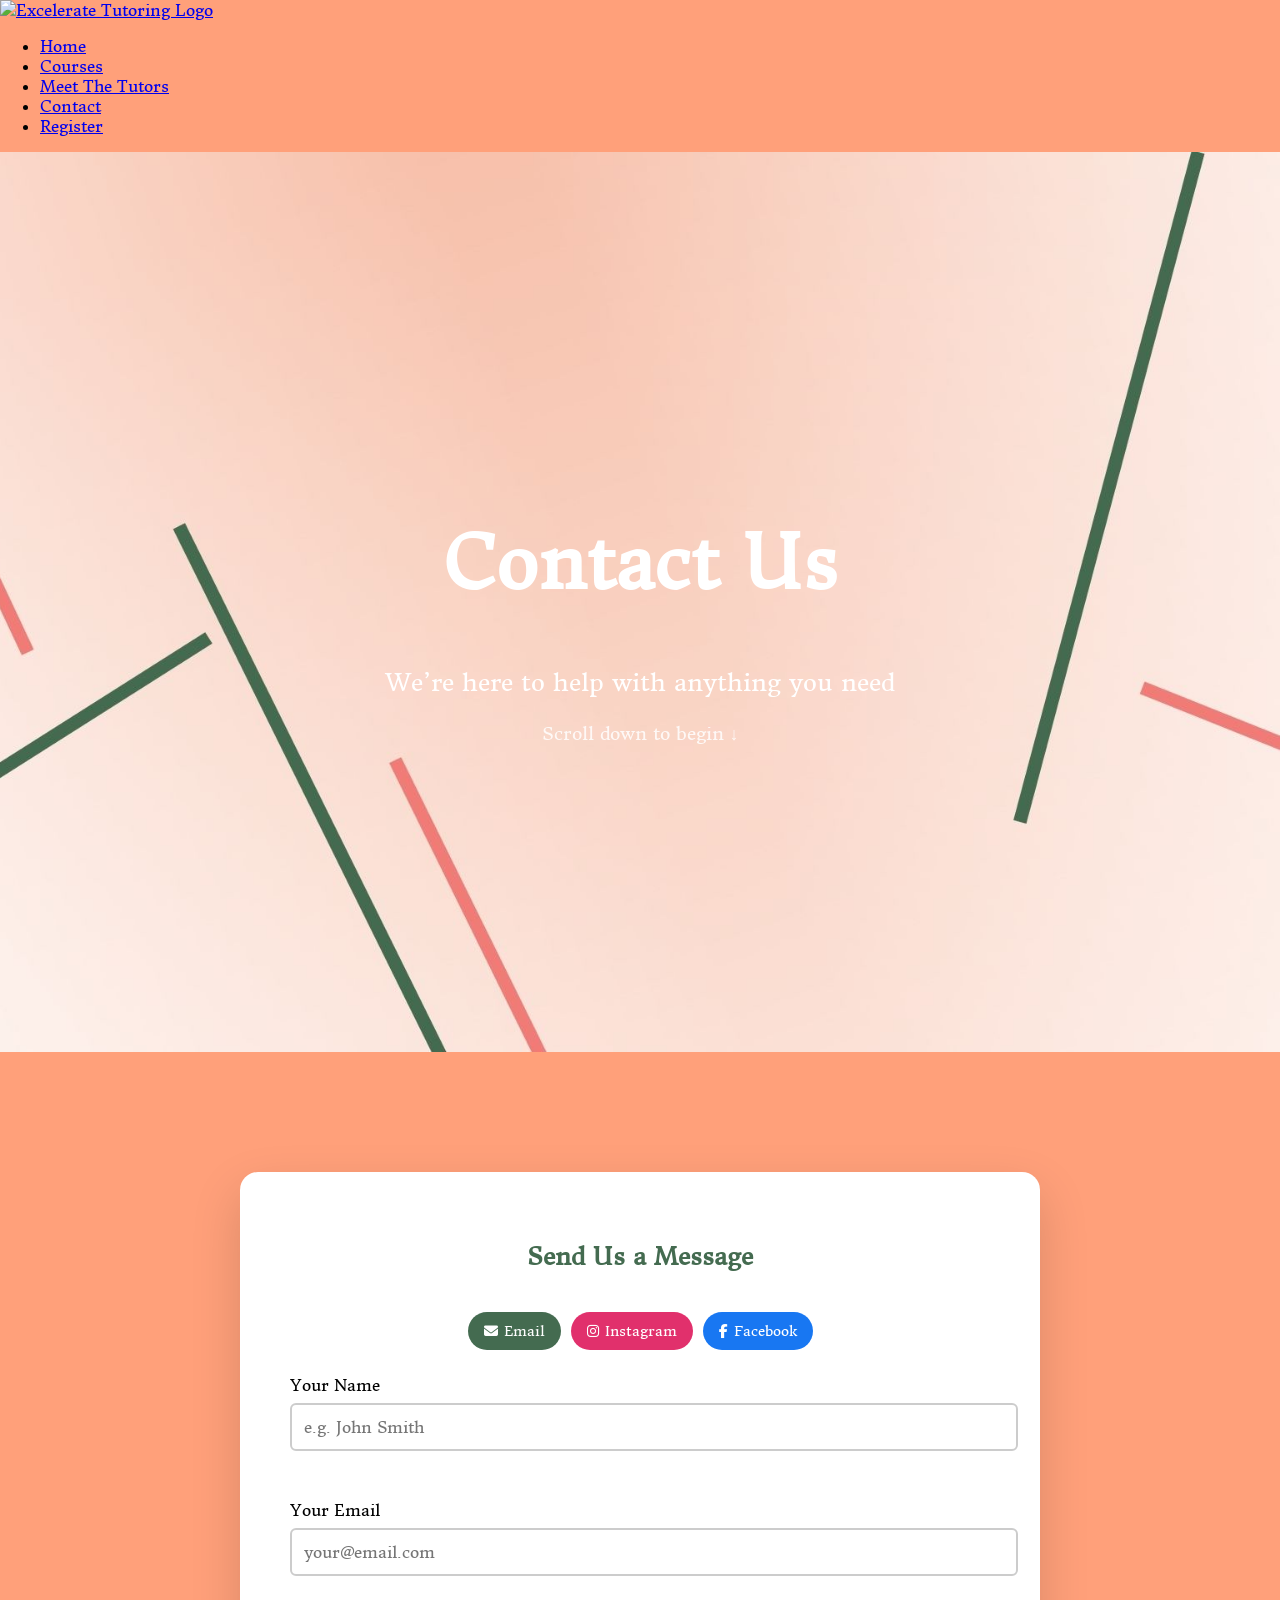
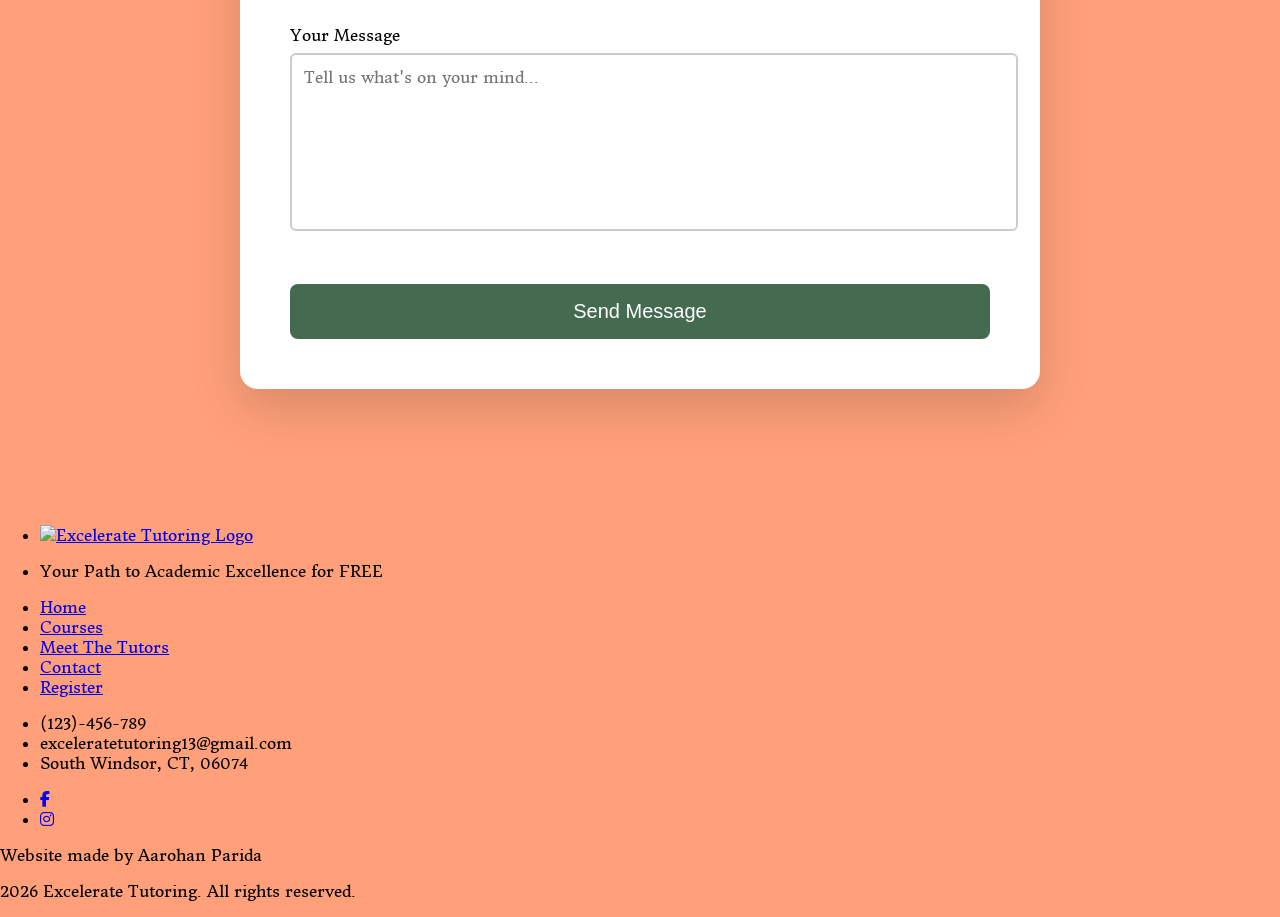
==== contact.html @ 39ef29ce "Rename Accelerate Tutoring/contact.html to contact.html" ====
<!DOCTYPE html>
<html lang="en">
<head>
    <meta charset="UTF-8">
    <title>Contact | Excelerate Tutoring</title>
    <meta name="viewport" content="width=device-width, initial-scale=1.0">

    <link rel="stylesheet" href="home.css">
    <link rel="stylesheet" href="contact.css">
    <link rel="stylesheet" href="https://cdnjs.cloudflare.com/ajax/libs/font-awesome/6.5.0/css/all.min.css">
    <script src="https://code.jquery.com/jquery-3.7.1.min.js"></script>
</head>

<body>

<!-- NAVBAR (EXACT HOMEPAGE VERSION) -->
<nav class="navbar">
    <div class="max-width">
        <div class="logo">
            <a href="index.html"><img src="logo.png" alt="Excelerate Tutoring Logo"></a>
        </div>
        <ul class="menu">
            <li><a href="index.html">Home</a></li>
            <li><a href="courses.html">Courses</a></li>
            <li><a href="tutors.html">Meet The Tutors</a></li>
            <li class="active"><a href="contact.html">Contact</a></li>
            <li><a href="register.html">Register</a></li>
        </ul>
    </div>
</nav>

<!-- HERO -->
<section class="contact-hero">
    <div class="overlay"></div>
    <div class="hero-content">
        <h1>Contact Us</h1>
        <p>We’re here to help with anything you need</p>
        <div class="scroll-hint">Scroll down to begin ↓</div>
    </div>
</section>

<!-- CONTACT FORM -->
<section class="contact-section">
    <div class="form-card">
        <h2>Send Us a Message</h2>

        <div class="quick-contact">
            <a href="mailto:exceleratetutoring13@gmail.com" class="qc-btn email">
                <i class="fas fa-envelope"></i> Email
            </a>
            <a href="https://www.instagram.com/exceleratetutoring" target="_blank" class="qc-btn instagram">
                <i class="fab fa-instagram"></i> Instagram
            </a>
            <a href="https://www.facebook.com/profile.php?id=61587083892737" target="_blank" class="qc-btn facebook">
                <i class="fab fa-facebook-f"></i> Facebook
            </a>
        </div>

        <form id="contactForm" action="https://api.web3forms.com/submit" method="POST" novalidate>
            <input type="hidden" name="access_key" value="08608db3-9cfb-42b7-af5b-f369803334d9">

            <div class="field">
                <label for="contactName">Your Name</label>
                <input type="text" id="contactName" name="name" placeholder="e.g. John Smith" required>
                <p class="error" id="nameError" aria-live="polite"></p>
            </div>

            <div class="field">
                <label for="contactEmail">Your Email</label>
                <input type="email" id="contactEmail" name="email" placeholder="your@email.com" required>
                <p class="error" id="emailError" aria-live="polite"></p>
            </div>

            <div class="field">
                <label for="contactMessage">Your Message</label>
                <textarea id="contactMessage" name="message" placeholder="Tell us what's on your mind..." required></textarea>
                <p class="error" id="messageError" aria-live="polite"></p>
            </div>

            <button type="submit" class="submit-btn" id="submitBtn">Send Message</button>
        </form>
    </div>
</section>

<!-- POPUP -->
<div id="contact-popup" class="popup">
    <div class="popup-content">
        <span id="popup-close">&times;</span>
        <p>Your message has been sent! We’ll get back to you soon.</p>
    </div>
</div>

<!-- FOOTER -->
<div class="footer">
    <div class="row">
        <div class="col">
            <ul>
                <li>
                    <div class="logo">
                        <a href="index.html"><img src="logo.png" alt="Excelerate Tutoring Logo"></a>
                    </div>
                </li>
                <li>
                    <p>Your Path to Academic Excellence for FREE</p>
                </li>
            </ul>
        </div>

        <div class="col">
            <ul>
                <li><a href="index.html">Home</a></li>
                <li><a href="courses.html">Courses</a></li>
                <li><a href="tutors.html">Meet The Tutors</a></li>
                <li><a href="contact.html">Contact</a></li>
                <li><a href="register.html">Register</a></li>
            </ul>
        </div>

        <div class="col">
            <ul>
                <li>(123)-456-789</li>
                <li>exceleratetutoring13@gmail.com</li>
                <li>South Windsor, CT, 06074</li>
            </ul>
        </div>

        <div class="col">
            <ul>
                <li><a href="https://www.facebook.com/profile.php?id=61587083892737"><i class="fab fa-facebook-f"></i></a></li>
                <li><a href="https://www.instagram.com/exceleratetutoring"><i class="fab fa-instagram"></i></a></li>
            </ul>
        </div>
    </div>

    <p>Website made by Aarohan Parida</p>
    <p>2026 Excelerate Tutoring. All rights reserved.</p>
</div>

<script src="contact.js"></script>
</body>
</html>
---- contact.css ----
@import url('https://fonts.googleapis.com/css2?family=Donegal+One&display=swap');

body {
    background-color: lightsalmon;
    font-family: 'Donegal One', cursive;
    margin: 0;
    padding: 0;
}

/* ================= NAVBAR (EXACT HOMEPAGE VERSION) ================= */


/* ================= HERO ================= */

.contact-hero {
    height: 100vh;
    background: url("background-contact.jpg") center / cover no-repeat;
    position: relative;
    display: flex;
    align-items: center;
    justify-content: center;
}



.hero-content {
    position: relative;
    text-align: center;
    color: #fff;
    z-index: 2;
}

.hero-content h1 {
    font-size: 72px;
}

.hero-content p {
    font-size: 24px;
    margin-top: 10px;
}

.scroll-hint {
    margin-top: 20px;
    font-size: 18px;
    color: #fff;
    opacity: 0.85;
    animation: hintFloat 2s ease-in-out infinite;
}

@keyframes hintFloat {
    0%, 100% { transform: translateY(0); }
    50% { transform: translateY(6px); }
}

/* ================= FORM ================= */

.contact-section {
    padding: 120px 20px;
    display: flex;
    justify-content: center;
}

.form-card {
    background: #fff;
    padding: 50px;
    border-radius: 18px;
    max-width: 700px;
    width: 100%;
    box-shadow: 0 20px 50px rgba(0,0,0,0.15);
}

.form-card h2 {
    text-align: center;
    margin-bottom: 40px;
    color: #446B50;
}

/* Quick contact buttons */
.quick-contact {
    display: flex;
    flex-wrap: wrap;
    gap: 10px;
    justify-content: center;
    margin-bottom: 25px;
}

.qc-btn {
    display: inline-flex;
    align-items: center;
    gap: 6px;
    padding: 10px 16px;
    border-radius: 999px;
    font-size: 14px;
    text-decoration: none;
    color: #fff;
    transition: transform 0.2s ease, box-shadow 0.2s ease, opacity 0.2s ease;
}

.qc-btn.email { background: #446B50; }
.qc-btn.instagram { background: #E1306C; }
.qc-btn.facebook { background: #1877F2; }

.qc-btn:hover {
    transform: translateY(-2px);
    box-shadow: 0 8px 18px rgba(0,0,0,0.18);
    opacity: 0.9;
}

.field {
    margin-bottom: 25px;
}

.field label {
    display: block;
    margin-bottom: 8px;
    font-size: 16px;
}

.field input,
.field textarea {
    width: 100%;
    padding: 12px;
    border-radius: 6px;
    border: 2px solid #ccc;
    font-size: 16px;
    font-family: 'Donegal One', cursive;
}

.field input:focus,
.field textarea:focus {
    outline: none;
    border-color: #446B50;
    box-shadow: 0 0 0 3px rgba(68, 107, 80, 0.1);
}

textarea {
    height: 150px;
    resize: none;
}

.error {
    color: #b00020;
    font-size: 14px;
    margin-top: 6px;
    min-height: 18px;
}

.submit-btn:disabled {
    background: #ccc;
    cursor: not-allowed;
    opacity: 0.7;
}

.submit-btn.loading {
    position: relative;
    color: transparent;
}

.submit-btn.loading::after {
    content: '';
    position: absolute;
    width: 16px;
    height: 16px;
    top: 50%;
    left: 50%;
    margin-left: -8px;
    margin-top: -8px;
    border: 2px solid rgba(255, 255, 255, 0.3);
    border-radius: 50%;
    border-top-color: #fff;
    animation: spin 0.8s linear infinite;
}

@keyframes spin {
    to { transform: rotate(360deg); }
}

.submit-btn {
    width: 100%;
    padding: 16px;
    background: #446B50;
    color: #fff;
    font-size: 20px;
    border: none;
    border-radius: 8px;
    cursor: pointer;
}

.submit-btn:hover {
    background: #64A587;
}

/* ================= POPUP ================= */

.popup {
    display: none;
    position: fixed;
    top: 0;
    left: 0;
    width: 100%;
    height: 100%;
    background-color: rgba(0,0,0,0.5);
    z-index: 100000;
    justify-content: center;
    align-items: center;
}

.popup-content {
    background-color: #fff;
    padding: 40px;
    border-radius: 12px;
    max-width: 500px;
    width: 90%;
    text-align: center;
    position: relative;
}

#popup-close {
    position: absolute;
    top: 10px;
    right: 20px;
    font-size: 28px;
    cursor: pointer;
    color: #446B50;
}
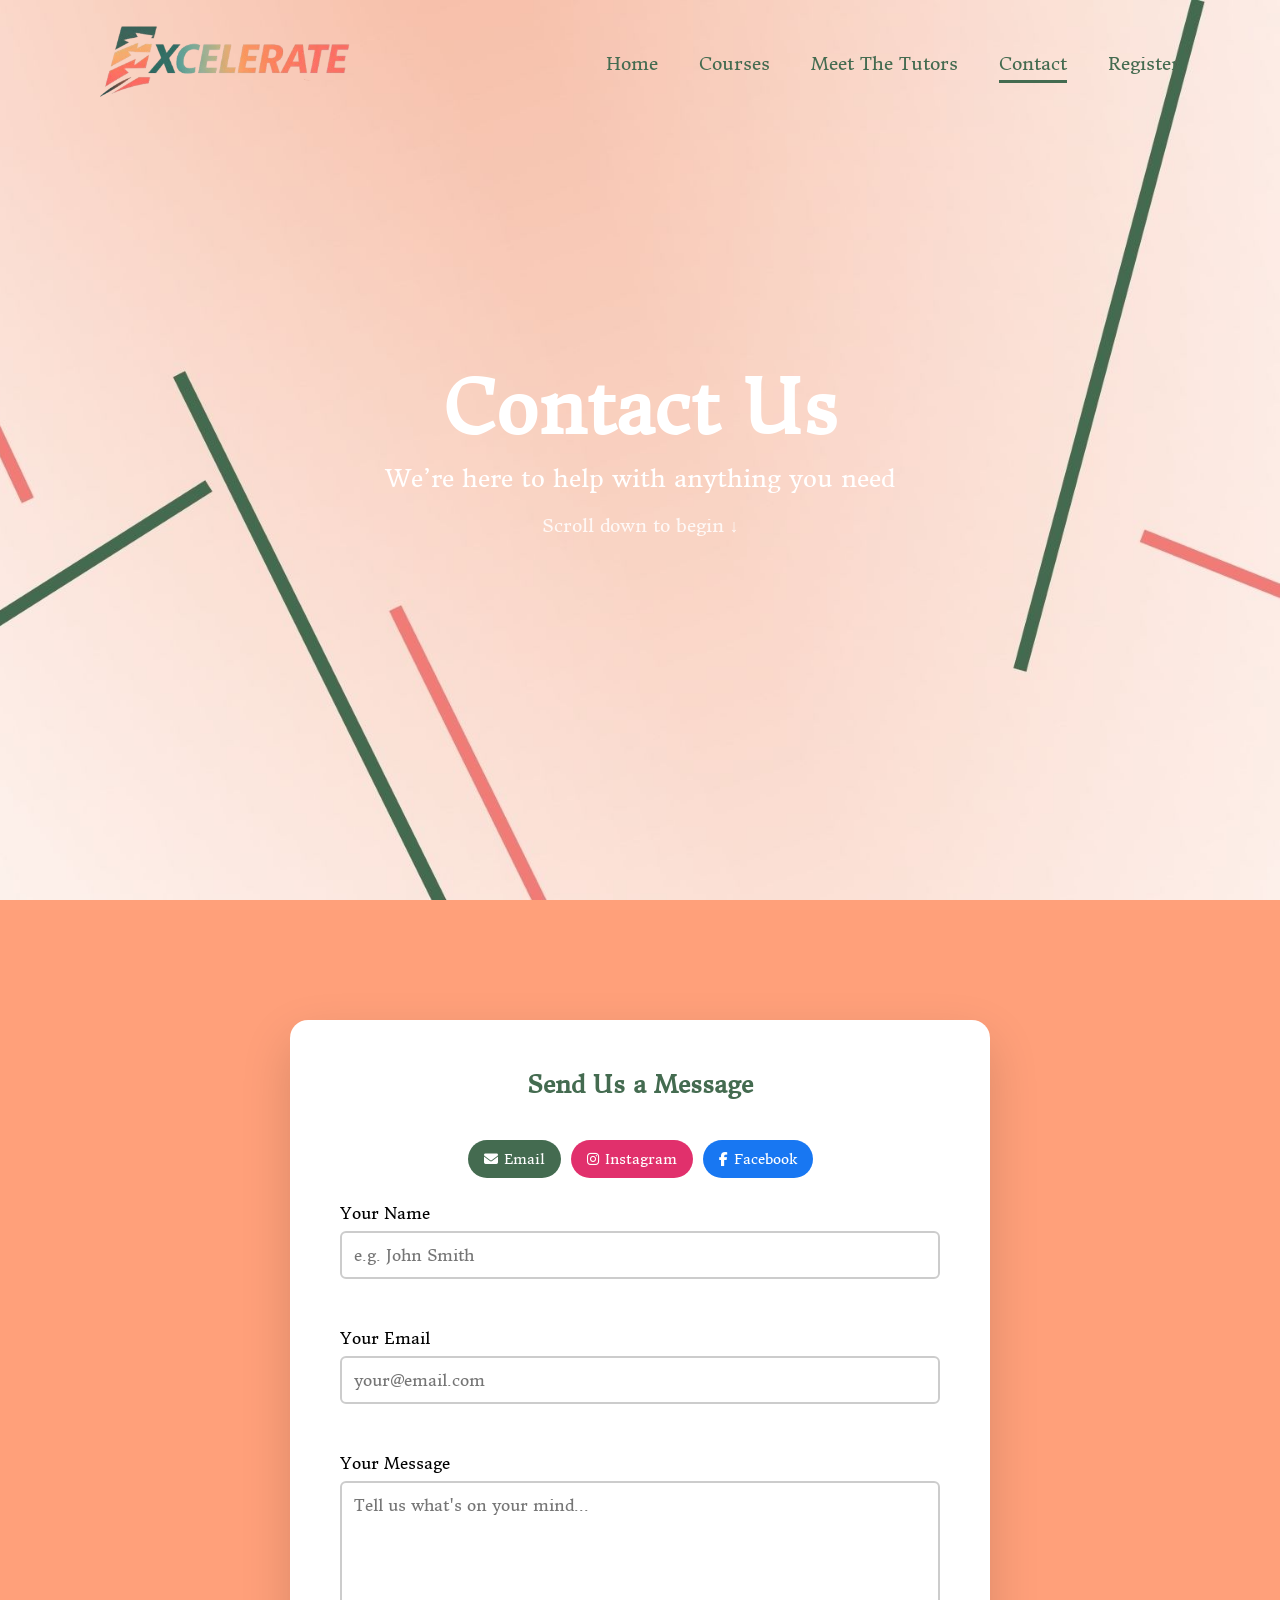
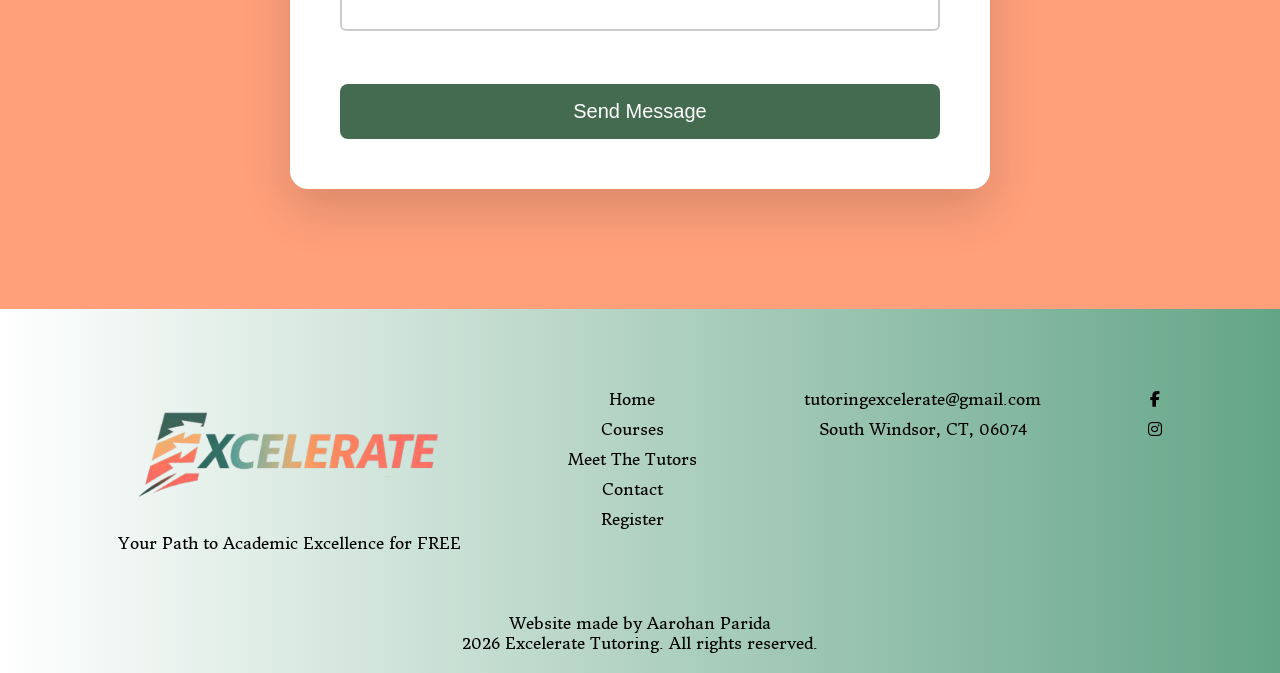
==== commit c88608e9: "Update contact.html" ====
--- a/contact.html
+++ b/contact.html
@@ -118,8 +118,7 @@
 
         <div class="col">
             <ul>
-                <li>(123)-456-789</li>
-                <li>exceleratetutoring13@gmail.com</li>
+                <li>tutoringexcelerate@gmail.com</li>
                 <li>South Windsor, CT, 06074</li>
             </ul>
         </div>
--- a/home.css
+++ b/home.css
@@ -0,0 +1,589 @@
+@import url('https://fonts.googleapis.com/css2?family=Donegal+One&display=swap');
+*{
+    margin: 0;
+    padding: 0;
+    box-sizing: border-box;
+    scroll-behavior: smooth;
+}
+
+body {
+    background-color: #446B50;
+}
+
+.max-width {
+    max-width: 1300px;
+    padding: 0 80px;
+    margin: auto;
+}
+
+.navbar{
+    position: fixed;
+    top: 15px;
+    left: 50%;
+    width: calc(100% - 40px);
+    transform: translateX(-50%) translateY(0);
+
+    padding: 10px 0;
+    background: transparent;
+
+    transition:
+        transform 0.35s ease,
+        background-color 0.35s ease,
+        border-radius 0.35s ease,
+        box-shadow 0.35s ease,
+        padding 0.35s ease;
+
+    z-index: 10000;
+
+}
+
+.navbar.sticky{
+    padding: 10px 0;
+    top: 15px;
+    left: 50%;
+    transform: translateX(-50%);
+    width: calc(100% - 40px);
+    background: #fff;
+    border-radius: 18px;
+    padding: 8px 0;
+    box-shadow: 0 12px 30px rgba(0, 0, 0, 0.12);
+}
+
+.navbar .max-width {
+    display: flex;
+    align-items: center;
+    justify-content: space-between;
+}
+
+.navbar .menu li a {
+    position: relative;
+}
+
+.navbar .menu li a::after {
+    content: '';
+    position: absolute;
+    bottom: 0;
+    left: 0;
+    width: 0;
+    height: 2px;
+    background-color: #446B50;
+    transition: width 0.3s ease;
+}
+
+.navbar .menu li a:hover::after {
+    width: 100%;
+}
+
+.navbar .menu li.active a {
+    border-bottom: 3px solid #446B50;
+    padding-bottom: 5px;
+}
+
+.navbar .menu li {
+    list-style: none;
+    display: inline-block;
+}
+
+.navbar .logo img {
+    width: 250px;
+    height: auto;
+}
+
+.navbar .menu li a {
+    color: #446B50;
+    text-decoration: none;
+    font-size: 18px;
+    font-weight: 500;
+    margin-left: 25px;
+}
+
+.menu-btn {
+    color: #446B50;
+    font-size: 26px;
+    cursor: pointer;
+    display: none;
+    background: #fff;
+    width: 48px;
+    height: 48px;
+    border-radius: 50%;
+    align-items: center;
+    justify-content: center;
+    display: flex;
+}
+
+.navbar .menu {
+    list-style: none;
+    display: flex;
+    gap: 16px;
+    align-items: center;
+}
+
+.navbar .menu.active {
+    display: flex;
+    flex-direction: column;
+    position: absolute;
+    top: calc(100% + 8px);
+    right: 10px;
+    width: calc(100vw - 20px);
+    max-width: 320px;
+    background: #fff;
+    border-radius: 10px;
+    box-shadow: 0 10px 20px rgba(0,0,0,0.15);
+    padding: 12px;
+    z-index: 10001;
+}
+
+.navbar .menu.active li {
+    display: block;
+    margin: 8px 0;
+}
+
+.home {
+    display: flex;
+    background: url("background.jpg") no-repeat center;
+    height: 100vh;
+    background-size: cover;
+    background-attachment: fixed;
+    color: #ffffff;
+    min-height: 500px;
+    font-family: 'Donegal One', cursive;
+    
+}
+
+.home .max-width {
+    margin: auto 0 auto 40px;
+}
+
+.home .home-content .text-1 {
+    font-size: 57px;
+    font-weight: bold;
+    color: lightcoral;
+}
+
+.home .home-content .text-2 .logo-2 {
+    width: 500px;
+    height: auto;
+}
+
+.home .home-content .text-3 {
+    font-size: 20px;
+    margin: 10px 0;
+    color: #64A587;
+}
+
+.home .home-content .text-3 span {
+    font-size: 20px;
+    margin: 10px 0;
+    color: #446B50;
+}
+
+.home .home-content a {
+    display: inline-block;
+    padding: 12px 24px;
+    background-color: #446B50;
+    color: rgb(236, 126, 110);
+    text-decoration: none;
+    border-radius: 8px;
+    font-size: 28px;
+    font-weight: bold;
+    transition: background-color 0.3s ease;
+    border-bottom-left-radius: 0px;
+    transition: border-bottom-left-radius 0.3s ease;
+}
+
+.home .home-content a:hover {
+    background-color: #64A587;
+    color: #fff;
+    border-bottom-left-radius: 8px;
+}
+
+.home .home-content a {
+    box-shadow: 0 10px 25px rgba(236, 126, 110, 0.35);
+    transition: all 0.3s ease;
+}
+
+.home .home-content a:hover {
+    transform: translateY(-2px);
+}
+
+html, body {
+    overflow-x: hidden;
+}
+
+.home {
+    position: relative;
+    height: 100vh;
+    overflow: hidden;
+}
+
+.home {
+    background: url("background.jpg") center / cover no-repeat;
+}
+
+.hero-graphic {
+    position: absolute;
+    top: 0;
+    left: 0;
+    width: 100%;
+    height: 120%;
+    object-fit: cover;
+    z-index: 1;
+    pointer-events: none;
+    transform: translateY(0);
+}
+
+.home .max-width {
+    position: relative;
+    z-index: 3;
+}
+
+.home-content,
+.graphic {
+    will-change: transform, opacity;
+}
+
+.about {
+    padding: 100px 0;
+    background-color: #010101;
+    color: lightsalmon;
+    font-family: 'Donegal One', cursive;
+}
+
+.about .max-width {
+    display: flex;
+    justify-content: center;
+    align-items: center;
+}
+
+.about-content {
+    max-width: 900px;
+    text-align: center;
+    animation: fadeUp 1s ease forwards;
+}
+
+.about-content .text-1 {
+    font-size: 42px;
+    font-weight: bold;
+    color: lightcoral;
+    margin-bottom: 20px;
+}
+
+.about-content p {
+    font-size: 20px;
+    line-height: 1.7;
+    color: lightsalmon;
+    margin-bottom: 30px;
+}
+
+.about-content .btn {
+    display: inline-block;
+    padding: 12px 28px;
+    background-color: #446B50;
+    color: #ffffff;
+    font-size: 20px;
+    font-weight: bold;
+    text-decoration: none;
+    border-radius: 8px;
+    transition: all 0.3s ease;
+}
+
+.about-content .btn:hover {
+    background-color: palegoldenrod;
+    color: #333;
+}
+
+.stats {
+    padding: 60px 0 120px;
+    background-color: #446B50;
+    font-family: 'Donegal One', cursive;
+    text-align: center;
+    position: relative;
+    z-index: 5;
+}
+
+.stats-content {
+    display: flex;
+    justify-content: center;
+    gap: 80px;
+    flex-wrap: wrap;
+    color: lightcoral;
+    will-change: transform;
+    opacity: 0;
+    transition: opacity 0.25s linear;
+}
+
+.stats-content .number {
+    font-size: 100px;
+    font-weight: bold;
+    color: lightsalmon;
+    margin-bottom: 20px;
+}
+
+.stats-content .label {
+    font-size: 36px;
+    color: lightcoral;
+}
+.scroll-fade-up {
+    opacity: 0;
+    transform: translateY(60px);
+}
+
+.scroll-fade-up.show {
+    animation: fadeUp 0.9s ease-out forwards;
+}
+
+.about-btn {
+    display: inline-block;
+    margin-bottom: 100px;
+}
+
+.contact-cta {
+    padding: 200px 0;
+    padding-top: 200px;
+    background-color: #64A587;
+    background-image: none;
+    font-family: 'Donegal One', cursive;
+    text-align: center;
+    color: #ffffff;
+}
+
+
+/* generic parallax sections have fixed background and will be handled by JS */
+.parallax {
+    background-attachment: fixed;
+    background-size: cover;
+    background-position: center;
+}
+
+/* why section styling */
+.why {
+    padding: 120px 0;
+    background-color: #446B50;
+    background-image: none;
+    color: #fff;
+    text-align: center;
+    font-family: 'Donegal One', cursive;
+}
+
+.why .text-1 {
+    font-size: 42px;
+    margin-bottom: 40px;
+    color: lightcoral;
+}
+
+.why-grid {
+    display: grid;
+    grid-template-columns: repeat(auto-fit, minmax(250px, 1fr));
+    gap: 40px;
+    justify-items: center;
+    align-items: start;
+}
+
+.why-item i {
+    font-size: 48px;
+    margin-bottom: 16px;
+    color: #64A587;
+}
+
+.why-item h3 {
+    font-size: 24px;
+    margin-bottom: 12px;
+    color: lightcoral;
+}
+
+.why-item p {
+    font-size: 18px;
+    color: #fff;
+    max-width: 300px;
+}
+
+.scroll-fade-up {
+    opacity: 0;
+    transform: translateY(60px);
+}
+
+.scroll-fade-up.show {
+    animation: fadeUp 0.9s ease-out forwards;
+}
+
+.contact-content h2 {
+    font-size: 48px;
+    font-weight: bold;
+    margin-bottom: 20px;
+}
+
+.contact-content p {
+    font-size: 22px;
+    margin-bottom: 40px;
+}
+
+.contact-btn {
+    display: inline-block;
+    padding: 14px 32px;
+    background-color: lightcoral;
+    color: #fff;
+    font-size: 22px;
+    font-weight: bold;
+    text-decoration: none;
+    border-radius: 8px;
+    transition: all 0.3s ease;
+}
+
+.contact-btn:hover {
+    background-color: rgb(236, 126, 110);
+}
+
+.footer {
+    position: relative;
+    width: 100%;
+    background-image: linear-gradient(90deg, #fff, #64A587);
+    padding: 50px 5% 20px;
+    text-align: center;
+    color: #010101;
+    font-family: 'Donegal One', cursive;
+    overflow: hidden;
+}
+
+.footer a {
+    color: #010101;
+    text-decoration: none;
+}
+
+.footer .logo img {
+    width: 300px;
+    height: auto;
+    margin: 22px 0;
+}
+
+.footer .row {
+    display: flex;
+    flex-wrap: wrap;
+    justify-content: space-around;
+    margin-bottom: 30px;
+}
+
+.footer .col {
+    margin: 20px;
+}
+
+.footer .col ul {
+    list-style: none;
+    padding: 0;
+}
+
+.footer .col ul li {
+    margin: 10px 0;
+}
+
+/* ABOUT (black section) */
+.about {
+    position: relative;
+    z-index: 1;
+    margin-top: 0; /* ensure no negative margin creeping up */
+}
+
+/* HOME sits above about so about can't peek through */
+.home {
+    position: relative;
+    z-index: 2;
+}
+
+/* STATS (green section coming over it) */
+.stats {
+    position: relative;
+    z-index: 5;
+    will-change: transform;
+}
+
+/* MOBILE RESPONSIVE */
+@media (max-width: 992px) {
+    .max-width { padding: 0 20px; }
+
+    /* Disable parallax on mobile — iOS/Android don't support background-attachment: fixed */
+    .parallax,
+    .home {
+        background-attachment: scroll !important;
+    }
+
+    /* Reset any JS-applied transforms on mobile */
+    .stats { transform: none !important; }
+
+    .navbar, .navbar.sticky {
+        background: transparent;
+        border-radius: 14px;
+        box-shadow: none;
+        padding: 8px 0;
+    }
+    .navbar .max-width { 
+        flex-wrap: wrap; 
+        position: relative;
+        display: flex;
+        justify-content: center;
+        align-items: center;
+        padding: 0 !important;
+    }
+
+    .menu-btn {
+        display: flex;
+        position: static;
+        transform: none;
+        margin: 0 auto;
+        z-index: 10002;
+    }
+
+    .navbar .menu {
+        position: fixed;
+        top: calc(100% + 6px);
+        right: 8px;
+        left: 8px;
+    }
+
+    .navbar .menu { display: none; width: 100%; margin: 0; justify-content: flex-end; }
+    .navbar .menu li a { margin-left: 0; font-size: 16px; padding: 6px 8px; color: #446B50; }
+    .navbar .menu.active { right: 6px; left: auto; width: calc(100% - 12px); }
+
+    .navbar .logo img { opacity: 0; pointer-events: none; transition: opacity 0.2s ease; }
+    .navbar .logo { width: 0; overflow: hidden; }
+
+    .home .max-width { margin: auto 0; }
+    .home .home-content .text-1 { font-size: 38px; }
+    .home .home-content .text-2 .logo-2 { width: 280px; }
+    .home .home-content .text-3 { font-size: 16px; }
+    .home .home-content a { font-size: 20px; padding: 10px 16px; }
+
+    .about { padding: 60px 0; }
+    .about-content .text-1 { font-size: 32px; }
+    .about-content p { font-size: 18px; }
+
+    .why { padding: 60px 0; }
+    .why .text-1 { font-size: 32px; }
+
+    .stats-content .number { font-size: 48px; }
+    .stats-content .label { font-size: 20px; }
+
+    .contact-cta { padding: 120px 0; }
+    .contact-content h2 { font-size: 36px; }
+    .contact-content p { font-size: 18px; }
+    .contact-btn { font-size: 18px; padding: 10px 20px;} 
+}
+
+@media (max-width: 576px) {
+    .navbar { top: 8px; width: calc(100% - 16px); }
+    .navbar .logo img { width: 180px; }
+    .home { height: 100vh; min-height: 100vh; background-attachment: scroll; }
+    .stats { transform: none !important; } /* reset any JS-applied translateY */
+    .home .home-content .text-1 { font-size: 28px; }
+    .home .home-content .text-2 .logo-2 { width: 220px; }
+    .home .home-content .text-3 { font-size: 14px; }
+    .graphic, .hero-graphic { display: none !important; }
+    .stats-content { gap: 20px; }
+    .footer .row { flex-direction: column; align-items: center; }
+    .footer .col { margin: 10px 0; }
+    .register-section { padding: 80px 12px; }
+    .form-card { padding: 30px; }
+    .register-hero .hero-content h1 { font-size: 46px; }
+    .register-hero .hero-content p { font-size: 18px; }
+}
+
+/* REMOVED the broken @media (max-width: 768px) block that set .home to position:fixed —
+   that was causing the layout to break on mobile. */
